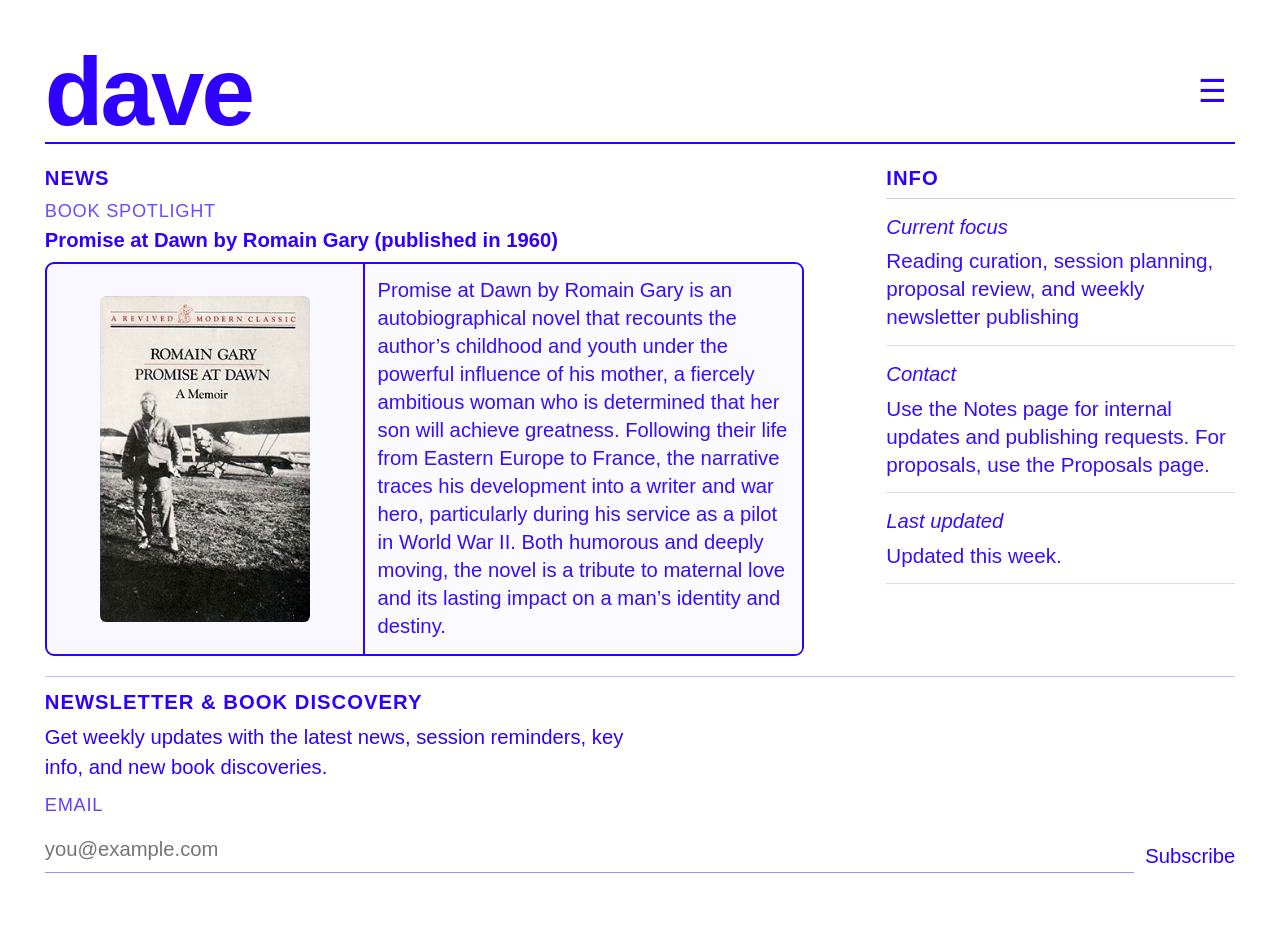
==== index.html @ baa069e5 "test test" ====
<!DOCTYPE html>
<html lang="en">
  <head>
    <meta charset="utf-8" />
    <meta name="viewport" content="width=device-width, initial-scale=1" />
    <title>dave - News & Info</title>
    <link rel="stylesheet" href="style.css" />
  </head>
  <body>
    <div class="poster">
      <header class="poster-head">
        <div class="poster-head__title-line">
          <h1 class="poster-title">dave</h1>
          <div class="poster-head__actions">
            <button
              class="poster-menu-btn"
              type="button"
              aria-label="Open menu"
              aria-expanded="false"
              aria-controls="site-menu"
            >
              &#9776;
            </button>
          </div>
        </div>
        <nav class="poster-menu" id="site-menu" aria-label="Main menu">
          <button class="poster-menu-close-btn" type="button" aria-label="Close menu">&times;</button>
          <a href="home.html" class="poster-menu__item">Home</a>
          <a href="index.html" class="poster-menu__item is-active" aria-current="page">News</a>
          <a href="sessions.html" class="poster-menu__item">Sessions</a>
          <a href="notes.html" class="poster-menu__item">Notes</a>
          <a href="proposals.html" class="poster-menu__item">Proposals</a>
          <a href="bookshelf.html" class="poster-menu__item">Bookshelf</a>
        </nav>
      </header>

      <section class="overview-board" aria-label="News and infos">
        <article class="overview-news">
          <h2 class="overview-heading">News</h2>
          <div class="overview-list">
            <article class="overview-item overview-item--feature">
              <p class="overview-item__meta">Book spotlight</p>
              <p class="overview-item__title">Promise at Dawn by Romain Gary (published in 1960)</p>
              <div class="open-book" aria-label="Open book layout">
                <div class="open-book__page open-book__page--left">
                  <img
                    class="open-book__image"
                    src="promiseatdawnbyromaingary.jpg"
                    alt="Promise at Dawn by Romain Gary book cover"
                    loading="lazy"
                  />
                </div>
                <div class="open-book__page open-book__page--right">
                  <p class="open-book__text">Promise at Dawn by Romain Gary is an autobiographical novel that recounts the author’s childhood and youth under the powerful influence of his mother, a fiercely ambitious woman who is determined that her son will achieve greatness. Following their life from Eastern Europe to France, the narrative traces his development into a writer and war hero, particularly during his service as a pilot in World War II. Both humorous and deeply moving, the novel is a tribute to maternal love and its lasting impact on a man’s identity and destiny.</p>
                </div>
              </div>
            </article>
          </div>
        </article>

        <aside class="overview-info">
          <h2 class="overview-heading">Info</h2>
          <dl class="overview-info-grid">
            <div class="overview-info-row">
              <dt>Current focus</dt>
              <dd>Reading curation, session planning, proposal review, and weekly newsletter publishing</dd>
            </div>
            <div class="overview-info-row">
              <dt>Contact</dt>
              <dd>Use the Notes page for internal updates and publishing requests. For proposals, use the Proposals page.</dd>
            </div>
            <div class="overview-info-row">
              <dt>Last updated</dt>
              <dd>Updated this week.</dd>
            </div>
          </dl>
        </aside>
      </section>

      <section class="newsletter-board" aria-label="Newsletter signup">
        <h2 class="overview-heading">Newsletter & Book Discovery</h2>
        <p class="newsletter-copy">
          Get weekly updates with the latest news, session reminders, key info, and new book discoveries.
        </p>
        <form
          class="newsletter-form"
          id="newsletter-form"
          action="https://formspree.io/f/mojyjepz"
          method="POST"
        >
          <label class="newsletter-label" for="newsletter-email">Email</label>
          <input
            class="newsletter-input"
            id="newsletter-email"
            name="email"
            type="email"
            autocomplete="email"
            placeholder="you@example.com"
            required
          />
          <input type="hidden" name="_subject" value="New newsletter signup" />
          <button class="newsletter-btn" type="submit">Subscribe</button>
          <p class="newsletter-status" id="newsletter-status" aria-live="polite"></p>
        </form>
      </section>

    </div>
    <script>
      (function () {
        var menuBtn = document.querySelector(".poster-menu-btn");
        var menu = document.getElementById("site-menu");
        var menuCloseBtn = menu ? menu.querySelector(".poster-menu-close-btn") : null;
        if (menuBtn && menu) {
          function closeMenu() {
            menu.classList.remove("is-open");
            menuBtn.setAttribute("aria-expanded", "false");
          }

          menuBtn.addEventListener("click", function () {
            var willOpen = !menu.classList.contains("is-open");
            menu.classList.toggle("is-open", willOpen);
            menuBtn.setAttribute("aria-expanded", willOpen ? "true" : "false");
          });

          document.addEventListener("click", function (event) {
            if (!menu.contains(event.target) && !menuBtn.contains(event.target)) {
              closeMenu();
            }
          });

          document.addEventListener("keydown", function (event) {
            if (event.key === "Escape") closeMenu();
          });

          if (menuCloseBtn) {
            menuCloseBtn.addEventListener("click", closeMenu);
          }
        }

        var newsletterForm = document.getElementById("newsletter-form");
        var newsletterStatus = document.getElementById("newsletter-status");
        if (newsletterForm && newsletterStatus) {
          newsletterForm.addEventListener("submit", async function (event) {
            event.preventDefault();
            newsletterStatus.textContent = "Submitting...";

            try {
              var formData = new FormData(newsletterForm);
              var response = await fetch(newsletterForm.action, {
                method: "POST",
                body: formData,
                headers: { Accept: "application/json" }
              });

              if (response.ok) {
                newsletterStatus.textContent = "Thanks, you are subscribed for news and book discoveries.";
                newsletterForm.reset();
              } else {
                newsletterStatus.textContent = "Something went wrong. Please try again.";
              }
            } catch (error) {
              newsletterStatus.textContent = "Network error. Please try again.";
            }
          });
        }

      })();
    </script>
  </body>
</html>
---- style.css ----
/*
  12-column grid: header + flexible main (narrow centered copy) + write cols + footer.
*/

:root {
  --pink: #ffffff;
  --ink: #2f00ff;
  --line: 2px;
  --sans: "Helvetica Neue", Helvetica, Arial, sans-serif;
  /* Outer margin to page edge; inner column gap matches for grid alignment */
  --page-pad: clamp(1.25rem, 3.5vw, 2.5rem);
  --column-gap: clamp(1.25rem, 3.5vw, 2.5rem);
  --cols: 12;
  --text: 1.125rem;
  --text-sm: 1rem;
  --text-lead: 1.5;
}

* {
  box-sizing: border-box;
}

html {
  font-size: 18px;
}

body {
  margin: 0;
  min-height: 100vh;
  font-family: var(--sans);
  font-size: var(--text);
  line-height: var(--text-lead);
  font-weight: 400;
  color: var(--ink);
  background: var(--pink);
  -webkit-font-smoothing: antialiased;
}

body:has(.home-main) {
  background-color: #000;
}

/* Full-bleed Home page */
.home-page .poster {
  max-width: none;
  min-height: 100vh;
  padding: 0;
  display: block;
  position: relative;
}

html:has(body.home-page),
body.home-page {
  height: 100%;
  overflow: hidden;
  background: #000;
}

.home-page .poster-head {
  position: absolute;
  top: 0;
  left: 0;
  right: 0;
  z-index: 40;
  border-bottom: 0;
  padding: max(var(--page-pad), env(safe-area-inset-top, 0px))
    max(var(--page-pad), env(safe-area-inset-right, 0px))
    0
    max(var(--page-pad), env(safe-area-inset-left, 0px));
}

.home-page .poster-title {
  display: none;
}

/* —— Master grid (all sections share these 12 tracks) —— */
.poster {
  max-width: 88rem;
  margin: 0 auto;
  padding: max(var(--page-pad), env(safe-area-inset-top, 0px))
    max(var(--page-pad), env(safe-area-inset-right, 0px))
    var(--page-pad)
    max(var(--page-pad), env(safe-area-inset-left, 0px));
  display: grid;
  grid-template-columns: repeat(var(--cols), minmax(0, 1fr));
  grid-template-rows: auto minmax(10rem, 1fr) auto auto;
  column-gap: var(--column-gap);
  align-content: stretch;
  min-height: 100vh;
}

/* —— Header: title row —— */
.poster-head {
  grid-column: 1 / -1;
  position: relative;
  padding-bottom: 0.2rem;
  border-bottom: var(--line) solid var(--ink);
}

/* dave left, menu button right */
.poster-head__title-line {
  display: flex;
  justify-content: space-between;
  align-items: center;
  gap: var(--column-gap);
  min-width: 0;
}

.poster-head__actions {
  display: inline-flex;
  align-items: center;
}

.poster-title {
  margin: 0;
  font-size: clamp(2.85rem, 7.5vw, 5.5rem);
  font-weight: 700;
  line-height: 0.98;
  letter-spacing: -0.03em;
  min-width: 0;
}

/* Same type as title; sits on title line, right edge */
.poster-title-marker {
  margin: 0;
  flex-shrink: 0;
  font-family: inherit;
  font-size: clamp(2.85rem, 7.5vw, 5.5rem);
  font-weight: 700;
  line-height: 0.98;
  letter-spacing: -0.03em;
  white-space: nowrap;
}

.poster-menu-btn {
  margin: 0;
  padding: 0.12rem 0.45rem 0.18rem;
  border: 0;
  background: transparent;
  color: var(--ink);
  font: inherit;
  font-size: 1.8rem;
  line-height: 1;
  cursor: pointer;
}

.poster-menu-btn:hover,
.poster-menu-btn:focus-visible {
  background: color-mix(in srgb, var(--ink) 9%, transparent);
}

.poster-menu {
  position: fixed;
  top: 0;
  right: 0;
  bottom: 0;
  z-index: 60;
  width: min(13rem, 46vw);
  padding: calc(var(--page-pad) + 0.25rem) 0.75rem 0.75rem;
  border: var(--line) solid var(--ink);
  border-right: 0;
  background: color-mix(in srgb, var(--pink) 95%, white 5%);
  display: flex;
  flex-direction: column;
  gap: 0.2rem;
  transform: translateX(100%);
  transition: transform 220ms ease;
  pointer-events: none;
}

.poster-menu.is-open {
  transform: translateX(0);
  pointer-events: auto;
}

.poster-menu-close-btn {
  align-self: flex-end;
  margin: 0 0 0.35rem;
  padding: 0.1rem 0.4rem 0.2rem;
  border: var(--line) solid var(--ink);
  background: transparent;
  color: var(--ink);
  font: inherit;
  line-height: 1;
  cursor: pointer;
}

.poster-menu-close-btn:hover,
.poster-menu-close-btn:focus-visible {
  background: color-mix(in srgb, var(--ink) 9%, transparent);
}

.poster-menu__item {
  color: var(--ink);
  text-decoration: none;
  font-size: inherit;
  line-height: 1.2;
  letter-spacing: 0.02em;
  padding: 0.35rem 0.6rem;
}

.poster-menu__item:hover,
.poster-menu__item:focus-visible {
  text-decoration: underline;
  background: transparent;
}

.poster-menu__item.is-active {
  text-decoration: underline;
  font-weight: 600;
}

/* —— Main: narrow copy, centered, low in the middle band —— */
.poster-main {
  grid-column: 1 / -1;
  display: flex;
  flex-direction: column;
  justify-content: flex-end;
  align-items: flex-start;
  padding-top: clamp(1.5rem, 6vh, 4rem);
  padding-bottom: clamp(1rem, 3vh, 2.5rem);
  min-height: 0;
}

.poster-copy {
  width: 100%;
  max-width: min(26rem, 100%);
  min-width: 0;
  font-size: inherit;
  line-height: var(--text-lead);
  text-align: left;
  hyphens: auto;
}

.poster-copy p {
  margin: 0 0 0.85rem;
}

.poster-copy p:last-child {
  margin-bottom: 0;
}

.poster-copy__fine {
  margin-top: 1rem;
  font-size: inherit;
  text-align: left;
}

/* —— Home: rotating vinyl circle —— */
.home-main {
  grid-column: 1 / -1;
  min-height: calc(100vh - 13rem);
  display: block;
  padding-top: 0;
  position: relative;
  background: transparent;
}

.home-slideshow {
  position: fixed;
  inset: 0;
  z-index: 0;
  pointer-events: none;
  background: #000;
}

.home-slide {
  position: absolute;
  inset: 0;
  background-size: cover;
  background-position: 40% center;
  background-repeat: no-repeat;
  opacity: 0;
  transition: opacity 900ms ease;
}

.home-slide.is-active {
  opacity: 1;
}

body:has(.home-main) .poster {
  position: relative;
  z-index: 1;
}

body:has(.home-main) .poster-head {
  position: relative;
  z-index: 30;
  background: transparent;
  border-bottom: var(--line) solid var(--ink);
}

@keyframes spin-vinyl {
  from {
    transform: rotate(0deg);
  }
  to {
    transform: rotate(360deg);
  }
}

/* —— Notes: same 4+4+4 as header —— */
.poster-write {
  grid-column: 1 / -1;
  display: grid;
  grid-template-columns: repeat(var(--cols), minmax(0, 1fr));
  column-gap: var(--column-gap);
  margin-top: 0.75rem;
  padding-top: 0.7rem;
}

.poster-write-cell:nth-child(1) {
  grid-column: 1 / span 4;
}

.poster-write-cell:nth-child(2) {
  grid-column: 5 / span 4;
}

.poster-write-cell:nth-child(3) {
  grid-column: 9 / span 4;
}

.poster-write-cell {
  display: flex;
  flex-direction: column;
  gap: 0;
  min-width: 0;
  min-height: 28rem;
  border: var(--line) solid var(--ink);
  background: color-mix(in srgb, var(--pink) 90%, white 10%);
}

.poster-write-label {
  margin: 0;
  padding: 0.45rem 0.55rem;
  font-size: inherit;
  line-height: 1.2;
  border-bottom: var(--line) solid var(--ink);
  text-transform: uppercase;
  letter-spacing: 0.05em;
}

.poster-textarea {
  flex: 1;
  width: 100%;
  min-height: 0;
  margin: 0;
  padding: 0.6rem 0.6rem;
  font-family: inherit;
  font-size: inherit;
  line-height: var(--text-lead);
  color: var(--ink);
  background: transparent;
  border: 0;
  border-radius: 0;
  outline: none;
  box-shadow: none;
  -webkit-appearance: none;
  appearance: none;
  resize: none;
}

.poster-textarea::placeholder {
  color: var(--ink);
  opacity: 0;
}

/* —— Overview: news and infos layout —— */
.overview-board {
  grid-column: 1 / -1;
  display: grid;
  grid-template-columns: repeat(var(--cols), minmax(0, 1fr));
  column-gap: var(--column-gap);
  margin-top: 0.95rem;
  padding-top: 0.25rem;
}

.overview-news {
  grid-column: 1 / span 8;
  padding-right: clamp(0.25rem, 1.5vw, 1.5rem);
}

.overview-info {
  grid-column: 9 / -1;
  padding-left: clamp(0.25rem, 1.5vw, 1rem);
}

.overview-heading {
  margin: 0;
  padding: 0 0 0.4rem;
  text-transform: uppercase;
  letter-spacing: 0.05em;
  font-size: inherit;
  line-height: 1.2;
  font-weight: 600;
}

.overview-list {
  margin: 0;
  padding: 0;
  display: flex;
  flex-direction: column;
  gap: 1.1rem;
}

.overview-item {
  padding: 0.95rem 0 0;
  border-top: 1px solid color-mix(in srgb, var(--ink) 22%, transparent);
}

.overview-item:first-child {
  padding-top: 0;
  border-top: 0;
}

.overview-item__meta,
.overview-item__title,
.overview-item__text {
  margin: 0;
}

.overview-item__meta {
  font-size: 0.9em;
  text-transform: uppercase;
  letter-spacing: 0.04em;
  opacity: 0.7;
}

.overview-item__title {
  margin-top: 0.15rem;
  font-weight: 600;
  line-height: 1.2;
}

.overview-item__text {
  margin-top: 0.28rem;
  opacity: 0.92;
  max-width: 48ch;
}

.overview-item__image {
  display: block;
  width: min(205px, 100%);
  height: auto;
  margin-top: 0.45rem;
  border-radius: 0.35rem;
}

.overview-item--feature {
  display: block;
}

.open-book {
  position: relative;
  display: grid;
  grid-template-columns: minmax(160px, 42%) minmax(0, 1fr);
  margin-top: 0.55rem;
  border: 2px solid var(--ink);
  border-radius: 0.5rem;
  overflow: hidden;
  background: color-mix(in srgb, var(--ink) 3%, white);
}

.open-book::before {
  content: "";
  position: absolute;
  top: 0;
  bottom: 0;
  left: calc(42% - 1px);
  width: 2px;
  background: var(--ink);
}

.open-book__page {
  min-height: 15.5rem;
  padding: 0.75rem;
}

.open-book__page--left {
  display: flex;
  align-items: center;
  justify-content: center;
}

.open-book__page--right {
  background: color-mix(in srgb, var(--ink) 2%, white);
}

.open-book__image {
  display: block;
  width: min(210px, 100%);
  height: auto;
  border-radius: 0.35rem;
}

.open-book__text {
  margin: 0;
  max-width: 54ch;
  line-height: 1.38;
  opacity: 0.95;
}

.overview-info-grid {
  margin: 0;
  display: flex;
  flex-direction: column;
  gap: 0;
  border-top: 1px solid color-mix(in srgb, var(--ink) 22%, transparent);
}

.overview-info-row {
  padding: 0.72rem 0 0.74rem;
  border-bottom: 1px solid color-mix(in srgb, var(--ink) 16%, transparent);
}

.overview-info-row dt {
  margin: 0;
  text-transform: none;
  letter-spacing: normal;
  font-size: inherit;
  font-weight: 400;
  font-style: italic;
  opacity: 0.95;
}

.overview-info-row dd {
  margin: 0.3rem 0 0;
  max-width: 34ch;
  line-height: 1.36;
  font-size: 1.02em;
  font-weight: 520;
  opacity: 0.95;
}

/* —— Overview: newsletter —— */
.newsletter-board {
  grid-column: 1 / -1;
  margin-top: 1.1rem;
  padding-top: 0.75rem;
  border-top: 1px solid color-mix(in srgb, var(--ink) 28%, transparent);
}

.newsletter-copy {
  margin: 0;
  padding: 0 0 0.55rem;
  max-width: 54ch;
}

.newsletter-form {
  padding: 0;
  display: grid;
  grid-template-columns: minmax(0, 1fr) auto;
  column-gap: 0.6rem;
  row-gap: 0.4rem;
  align-items: end;
}

.newsletter-label {
  grid-column: 1 / -1;
  font-size: 0.9em;
  text-transform: uppercase;
  letter-spacing: 0.04em;
  opacity: 0.75;
}

.newsletter-input {
  width: 100%;
  margin: 0;
  padding: 0.42rem 0;
  font: inherit;
  font-size: inherit;
  color: var(--ink);
  background: transparent;
  border: 0;
  border-bottom: 1px solid color-mix(in srgb, var(--ink) 45%, transparent);
  border-radius: 0;
}

.newsletter-btn {
  margin: 0;
  padding: 0.3rem 0;
  border: 0;
  background: transparent;
  color: var(--ink);
  font: inherit;
  font-size: inherit;
  line-height: 1.2;
  cursor: pointer;
}

.newsletter-btn:hover,
.newsletter-btn:focus-visible {
  text-decoration: underline;
  background: transparent;
}

.newsletter-status {
  grid-column: 1 / -1;
  min-height: 1.2em;
  margin: 0;
  font-size: 0.95em;
}

/* —— Proposals: add + vote board —— */
.vote-board {
  grid-column: 1 / -1;
  display: grid;
  grid-template-columns: repeat(var(--cols), minmax(0, 1fr));
  column-gap: var(--column-gap);
  margin-top: 0.75rem;
  padding-top: 0.7rem;
}

.vote-form {
  grid-column: 1 / span 4;
  display: flex;
  flex-direction: column;
  gap: 0.45rem;
}

.vote-input {
  width: 100%;
  margin: 0;
  padding: 0.55rem 0.6rem;
  font: inherit;
  font-size: inherit;
  color: var(--ink);
  background: transparent;
  border: var(--line) solid var(--ink);
  border-radius: 0;
}

.vote-list-wrap {
  grid-column: 5 / -1;
  min-width: 0;
}

.vote-list-title {
  margin: 0 0 0.45rem;
  font-size: inherit;
  text-transform: uppercase;
  letter-spacing: 0.05em;
}

.vote-list {
  margin: 0;
  padding: 0;
  list-style: none;
  border: var(--line) solid var(--ink);
}

.vote-item {
  display: flex;
  justify-content: space-between;
  align-items: center;
  gap: 0.6rem;
  padding: 0.55rem 0.6rem;
  border-bottom: var(--line) solid var(--ink);
}

.vote-item:last-child {
  border-bottom: 0;
}

.vote-item--empty {
  padding: 0.7rem 0.6rem;
  opacity: 0.75;
}

.vote-item__text {
  margin: 0;
  font-size: inherit;
  min-width: 0;
}

.vote-item__meta {
  display: flex;
  align-items: center;
  gap: 0.35rem;
  flex-shrink: 0;
}

.vote-count {
  font-size: inherit;
  min-width: 4.3rem;
}

.vote-btn {
  margin: 0;
  padding: 0.3rem 0.55rem;
  border: var(--line) solid var(--ink);
  background: transparent;
  color: var(--ink);
  font: inherit;
  font-size: inherit;
  cursor: pointer;
}

.vote-btn--primary {
  margin-top: 0.3rem;
  align-self: flex-start;
}

.vote-btn:hover,
.vote-btn:focus-visible {
  background: color-mix(in srgb, var(--ink) 9%, transparent);
}

/* —— Bookshelf: visual cover library —— */
.bookshelf-board {
  grid-column: 1 / -1;
  display: grid;
  grid-template-columns: repeat(var(--cols), minmax(0, 1fr));
  column-gap: var(--column-gap);
  margin-top: 0.75rem;
  padding-top: 0.7rem;
  border-top: var(--line) solid var(--ink);
}

.bookshelf-form {
  grid-column: 1 / span 4;
  display: flex;
  flex-direction: column;
  gap: 0.45rem;
}

.bookshelf-display {
  grid-column: 5 / -1;
  min-width: 0;
  padding: 0.35rem 0.5rem 0.6rem;
  border: var(--line) solid var(--ink);
  background:
    repeating-linear-gradient(
      to bottom,
      transparent 0,
      transparent 11.4rem,
      color-mix(in srgb, var(--ink) 20%, transparent) 11.4rem,
      color-mix(in srgb, var(--ink) 20%, transparent) 11.65rem
    ),
    color-mix(in srgb, var(--pink) 90%, white 10%);
}

.bookshelf-grid {
  margin: 0;
  padding: 0;
  list-style: none;
  display: grid;
  grid-template-columns: repeat(auto-fill, minmax(9rem, 1fr));
  gap: 0.9rem;
  align-items: start;
}

.bookshelf-empty {
  padding: 0.8rem;
  font-size: inherit;
  border: var(--line) dashed var(--ink);
  background: color-mix(in srgb, var(--pink) 95%, white 5%);
}

.book-card {
  display: flex;
  flex-direction: column;
  background: color-mix(in srgb, var(--pink) 88%, white 12%);
  border: var(--line) solid var(--ink);
  box-shadow: 0 2px 0 color-mix(in srgb, var(--ink) 25%, transparent);
}

.book-card__cover {
  width: 100%;
  aspect-ratio: 2 / 3;
  object-fit: cover;
  border-bottom: var(--line) solid var(--ink);
  background: color-mix(in srgb, var(--pink) 82%, white 18%);
}

.book-card__meta {
  padding: 0.45rem 0.5rem 0.5rem;
}

.book-card__title,
.book-card__author {
  margin: 0;
  line-height: 1.25;
}

.book-card__title {
  font-size: inherit;
  font-weight: 600;
}

.book-card__author {
  margin-top: 0.15rem;
  margin-bottom: 0.4rem;
  font-size: inherit;
  opacity: 0.9;
}

/* —— Bookshelf page: flat shelf strips with 2D covers —— */
.bookshelf-page {
  grid-column: 1 / -1;
  margin-top: 0.75rem;
  display: grid;
  row-gap: 2rem;
}

.bookshelf-lane {
  border-top: 0;
  padding-top: 0.85rem;
}

.bookshelf-lane__title {
  margin: 0 0 0.85rem;
  font-size: 1.55rem;
  font-weight: 500;
  letter-spacing: -0.01em;
}

.bookshelf-strip {
  margin: 0;
  padding: 0.25rem 0;
  list-style: none;
  display: flex;
  align-items: flex-end;
  gap: 1rem;
  flex-wrap: wrap;
}

.shelf-book {
  flex: 0 0 auto;
}

.shelf-book__cover {
  width: clamp(7.2rem, 14vw, 9.5rem);
  aspect-ratio: 2 / 3;
  border: 0;
  padding: 0;
  display: flex;
  flex-direction: column;
  justify-content: space-between;
  box-shadow: none;
  background: transparent;
  overflow: hidden;
}

.shelf-book__image {
  width: 100%;
  height: 100%;
  object-fit: cover;
  display: block;
}

.shelf-book__title {
  display: block;
  font-size: inherit;
  line-height: 1.12;
  font-weight: 600;
}

.shelf-book__author {
  display: block;
  font-size: inherit;
  line-height: 1.12;
  opacity: 0.88;
}

.shelf-book__cover--a {
  background: #f2b705;
}

.shelf-book__cover--b {
  background: #0e63b6;
}

.shelf-book__cover--c {
  background: #e63b2f;
}

.shelf-book__cover--d {
  background: #f3e7cf;
}

.shelf-book__cover--e {
  background: #f45f9a;
}

.shelf-book__cover--f {
  background: #141414;
}

.shelf-book__cover--placeholder {
  color: var(--ink);
  border: var(--line) solid currentColor;
  background: #ffffff;
  padding: 0.6rem;
}

.shelf-book__cover--placeholder .shelf-book__title,
.shelf-book__cover--placeholder .shelf-book__author {
  color: inherit;
}

/* Keep text readable across bright/dark cover colors */
.shelf-book__cover--a .shelf-book__title,
.shelf-book__cover--a .shelf-book__author,
.shelf-book__cover--d .shelf-book__title,
.shelf-book__cover--d .shelf-book__author,
.shelf-book__cover--e .shelf-book__title,
.shelf-book__cover--e .shelf-book__author {
  color: #0a0a0a;
}

.shelf-book__cover--b .shelf-book__title,
.shelf-book__cover--b .shelf-book__author,
.shelf-book__cover--c .shelf-book__title,
.shelf-book__cover--c .shelf-book__author,
.shelf-book__cover--f .shelf-book__title,
.shelf-book__cover--f .shelf-book__author {
  color: #f7f7f7;
}

.shelf-book__cover--placeholder .shelf-book__title,
.shelf-book__cover--placeholder .shelf-book__author {
  color: inherit;
}

/* —— Page number: large, centered on full grid —— */
.poster-foot {
  grid-column: 1 / -1;
  margin-top: var(--column-gap);
  padding-top: var(--column-gap);
  display: flex;
  justify-content: center;
}

.poster-page {
  margin: 0;
  font-size: clamp(3.75rem, 13vw, 8rem);
  font-weight: 700;
  line-height: 1;
  letter-spacing: -0.04em;
}

/* —— Breakpoint: stack; each block spans full 12 cols —— */
@media (max-width: 768px) {
  .poster-write-cell:nth-child(1),
  .poster-write-cell:nth-child(2),
  .poster-write-cell:nth-child(3) {
    grid-column: 1 / -1;
  }

  .vote-form,
  .vote-list-wrap,
  .overview-news,
  .overview-info,
  .bookshelf-form,
  .bookshelf-display {
    grid-column: 1 / -1;
  }

  .vote-list-wrap,
  .bookshelf-display {
    margin-top: 0.75rem;
  }

  .vote-item {
    flex-direction: column;
    align-items: flex-start;
  }

  .newsletter-form {
    grid-template-columns: 1fr;
  }

  .overview-item--feature {
    display: block;
  }

  .open-book {
    grid-template-columns: 1fr;
  }

  .open-book::before {
    display: none;
  }

  .open-book__page {
    min-height: 0;
  }

  .open-book__page--left {
    border-bottom: 2px solid var(--ink);
  }

  .bookshelf-lane__title {
    font-size: 1.25rem;
  }

}
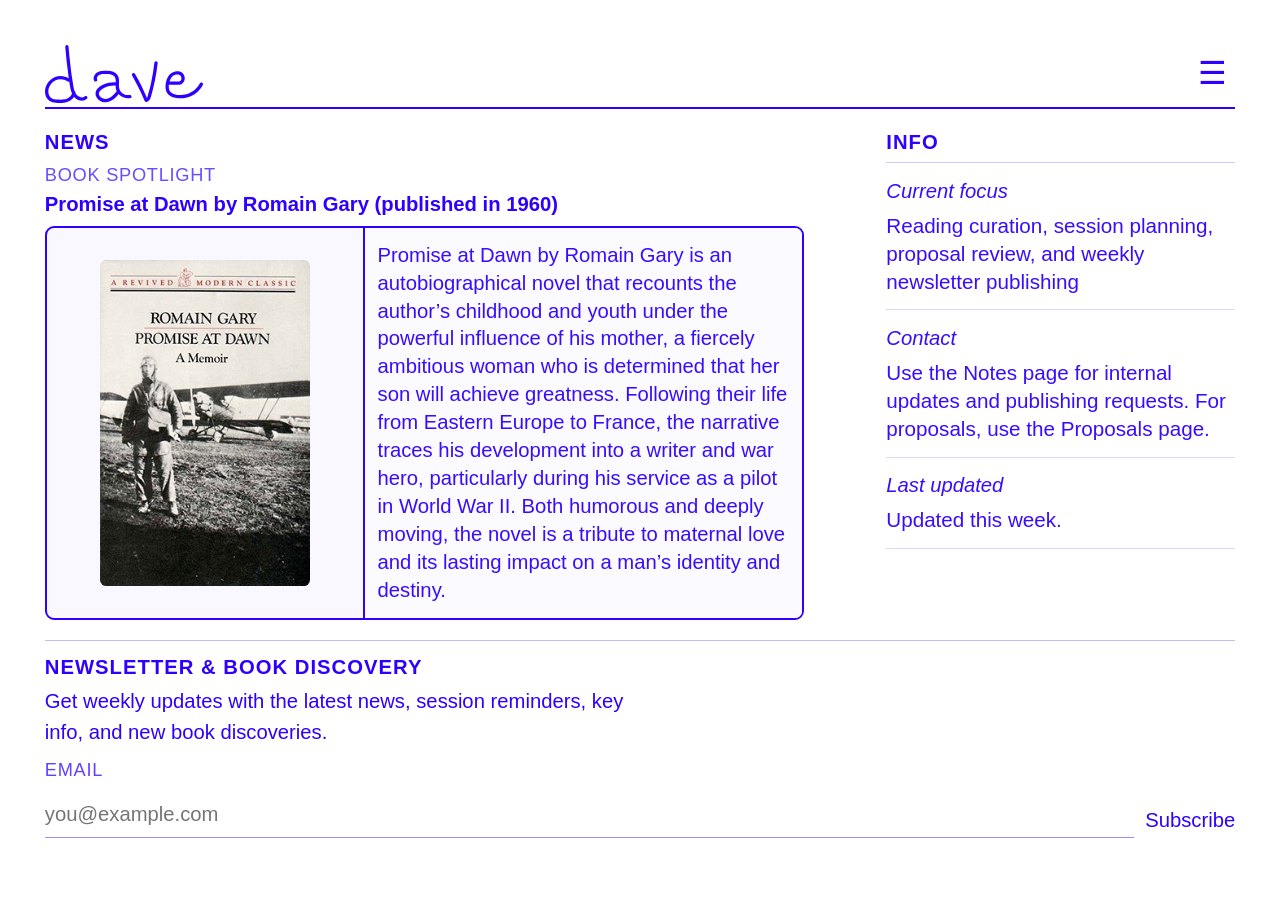
==== commit 11b595b9: "update books and infos" ====
--- a/index.html
+++ b/index.html
@@ -5,12 +5,22 @@
     <meta name="viewport" content="width=device-width, initial-scale=1" />
     <title>dave - News & Info</title>
     <link rel="stylesheet" href="style.css" />
+    <script>
+      (function () {
+        var path = window.location.pathname;
+        if (path === "/" || path.endsWith("/")) {
+          window.location.replace("home.html");
+        }
+      })();
+    </script>
   </head>
   <body>
     <div class="poster">
       <header class="poster-head">
         <div class="poster-head__title-line">
-          <h1 class="poster-title">dave</h1>
+          <h1 class="poster-title">
+            <img class="poster-logo" src="logo.svg" alt="dave" width="239" height="88" />
+          </h1>
           <div class="poster-head__actions">
             <button
               class="poster-menu-btn"
--- a/style.css
+++ b/style.css
@@ -69,9 +69,6 @@
     max(var(--page-pad), env(safe-area-inset-left, 0px));
 }
 
-.home-page .poster-title {
-  display: none;
-}
 
 /* —— Master grid (all sections share these 12 tracks) —— */
 .poster {
@@ -113,11 +110,14 @@
 
 .poster-title {
   margin: 0;
-  font-size: clamp(2.85rem, 7.5vw, 5.5rem);
-  font-weight: 700;
-  line-height: 0.98;
-  letter-spacing: -0.03em;
   min-width: 0;
+  line-height: 0;
+}
+
+.poster-logo {
+  display: block;
+  height: clamp(2rem, 5.5vw, 3.25rem);
+  width: auto;
 }
 
 /* Same type as title; sits on title line, right edge */
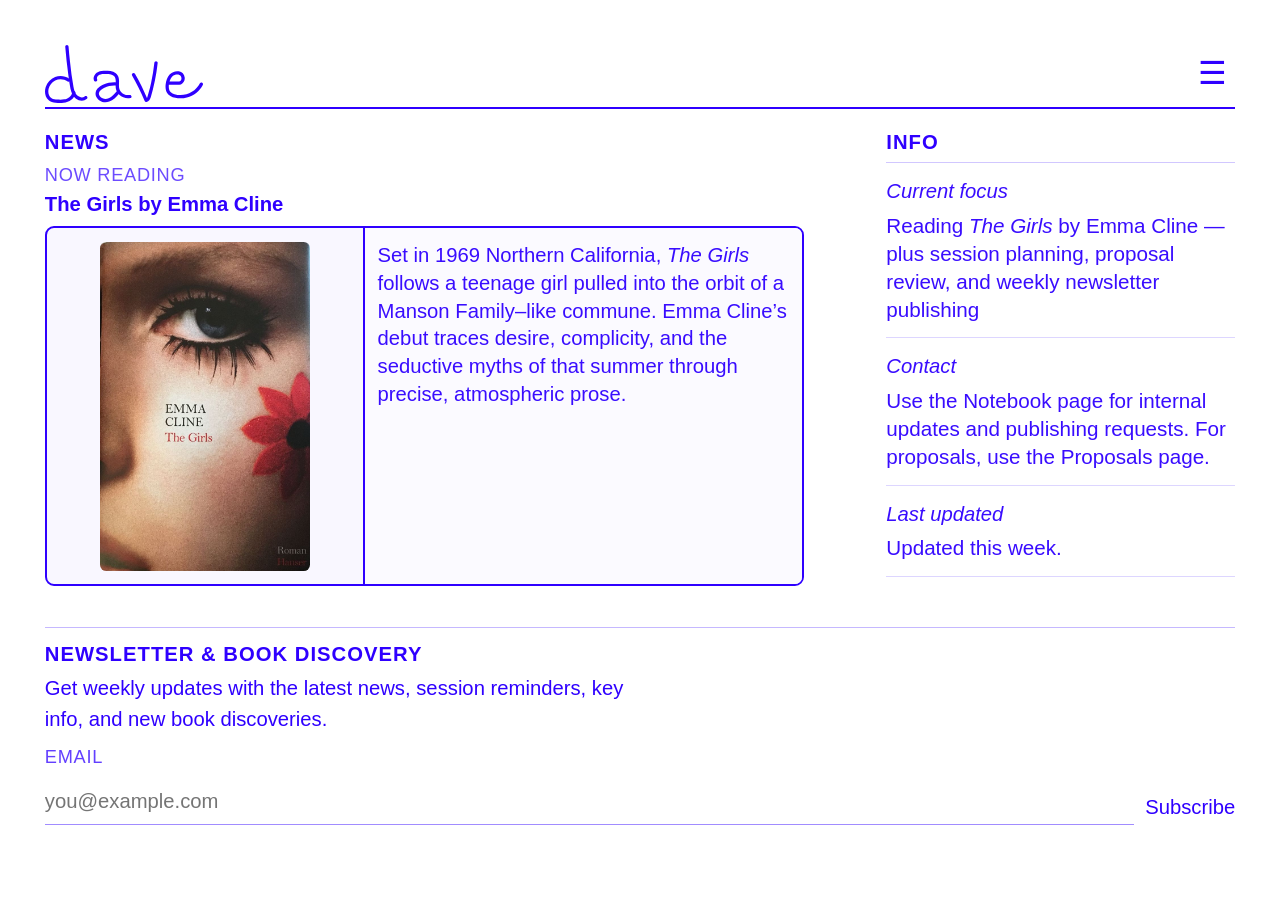
==== commit 8ce54690: "description" ====
--- a/index.html
+++ b/index.html
@@ -38,7 +38,7 @@
           <a href="home.html" class="poster-menu__item">Home</a>
           <a href="index.html" class="poster-menu__item is-active" aria-current="page">News</a>
           <a href="sessions.html" class="poster-menu__item">Sessions</a>
-          <a href="notes.html" class="poster-menu__item">Notes</a>
+          <a href="notes.html" class="poster-menu__item">Notebook</a>
           <a href="proposals.html" class="poster-menu__item">Proposals</a>
           <a href="bookshelf.html" class="poster-menu__item">Bookshelf</a>
         </nav>
@@ -49,19 +49,19 @@
           <h2 class="overview-heading">News</h2>
           <div class="overview-list">
             <article class="overview-item overview-item--feature">
-              <p class="overview-item__meta">Book spotlight</p>
-              <p class="overview-item__title">Promise at Dawn by Romain Gary (published in 1960)</p>
-              <div class="open-book" aria-label="Open book layout">
+              <p class="overview-item__meta">Now reading</p>
+              <p class="overview-item__title">The Girls by Emma Cline</p>
+              <div class="open-book" aria-label="Currently reading">
                 <div class="open-book__page open-book__page--left">
                   <img
                     class="open-book__image"
-                    src="promiseatdawnbyromaingary.jpg"
-                    alt="Promise at Dawn by Romain Gary book cover"
+                    src="books/proposed/7b848403edd9eb8c73219277f4a5c0f5.jpg"
+                    alt="The Girls by Emma Cline book cover"
                     loading="lazy"
                   />
                 </div>
                 <div class="open-book__page open-book__page--right">
-                  <p class="open-book__text">Promise at Dawn by Romain Gary is an autobiographical novel that recounts the author’s childhood and youth under the powerful influence of his mother, a fiercely ambitious woman who is determined that her son will achieve greatness. Following their life from Eastern Europe to France, the narrative traces his development into a writer and war hero, particularly during his service as a pilot in World War II. Both humorous and deeply moving, the novel is a tribute to maternal love and its lasting impact on a man’s identity and destiny.</p>
+                  <p class="open-book__text">Set in 1969 Northern California, <em>The Girls</em> follows a teenage girl pulled into the orbit of a Manson Family–like commune. Emma Cline’s debut traces desire, complicity, and the seductive myths of that summer through precise, atmospheric prose.</p>
                 </div>
               </div>
             </article>
@@ -73,11 +73,11 @@
           <dl class="overview-info-grid">
             <div class="overview-info-row">
               <dt>Current focus</dt>
-              <dd>Reading curation, session planning, proposal review, and weekly newsletter publishing</dd>
+              <dd>Reading <em>The Girls</em> by Emma Cline — plus session planning, proposal review, and weekly newsletter publishing</dd>
             </div>
             <div class="overview-info-row">
               <dt>Contact</dt>
-              <dd>Use the Notes page for internal updates and publishing requests. For proposals, use the Proposals page.</dd>
+              <dd>Use the Notebook page for internal updates and publishing requests. For proposals, use the Proposals page.</dd>
             </div>
             <div class="overview-info-row">
               <dt>Last updated</dt>
--- a/style.css
+++ b/style.css
@@ -299,7 +299,7 @@
   }
 }
 
-/* —— Notes: same 4+4+4 as header —— */
+/* —— Notebook: same 4+4+4 as header —— */
 .poster-write {
   grid-column: 1 / -1;
   display: grid;
@@ -619,7 +619,8 @@
   gap: 0.45rem;
 }
 
-.vote-input {
+.vote-input,
+.vote-textarea {
   width: 100%;
   margin: 0;
   padding: 0.55rem 0.6rem;
@@ -629,6 +630,12 @@
   background: transparent;
   border: var(--line) solid var(--ink);
   border-radius: 0;
+}
+
+.vote-textarea {
+  resize: vertical;
+  min-height: 5.5rem;
+  line-height: 1.35;
 }
 
 .vote-list-wrap {
@@ -651,12 +658,29 @@
 }
 
 .vote-item {
+  display: flex;
+  flex-direction: column;
+  align-items: stretch;
+  gap: 0;
+  padding: 0;
+  border-bottom: var(--line) solid var(--ink);
+}
+
+.vote-item__main {
   display: flex;
   justify-content: space-between;
   align-items: center;
   gap: 0.6rem;
   padding: 0.55rem 0.6rem;
-  border-bottom: var(--line) solid var(--ink);
+}
+
+.vote-item__description {
+  margin: 0;
+  padding: 0.55rem 0.65rem 0.65rem;
+  border-top: 1px solid color-mix(in srgb, var(--ink) 22%, transparent);
+  line-height: 1.4;
+  white-space: pre-wrap;
+  background: color-mix(in srgb, var(--ink) 4%, transparent);
 }
 
 .vote-item:last-child {
@@ -705,6 +729,10 @@
 .vote-btn:hover,
 .vote-btn:focus-visible {
   background: color-mix(in srgb, var(--ink) 9%, transparent);
+}
+
+.vote-btn--active {
+  background: color-mix(in srgb, var(--ink) 12%, transparent);
 }
 
 /* —— Bookshelf: visual cover library —— */
